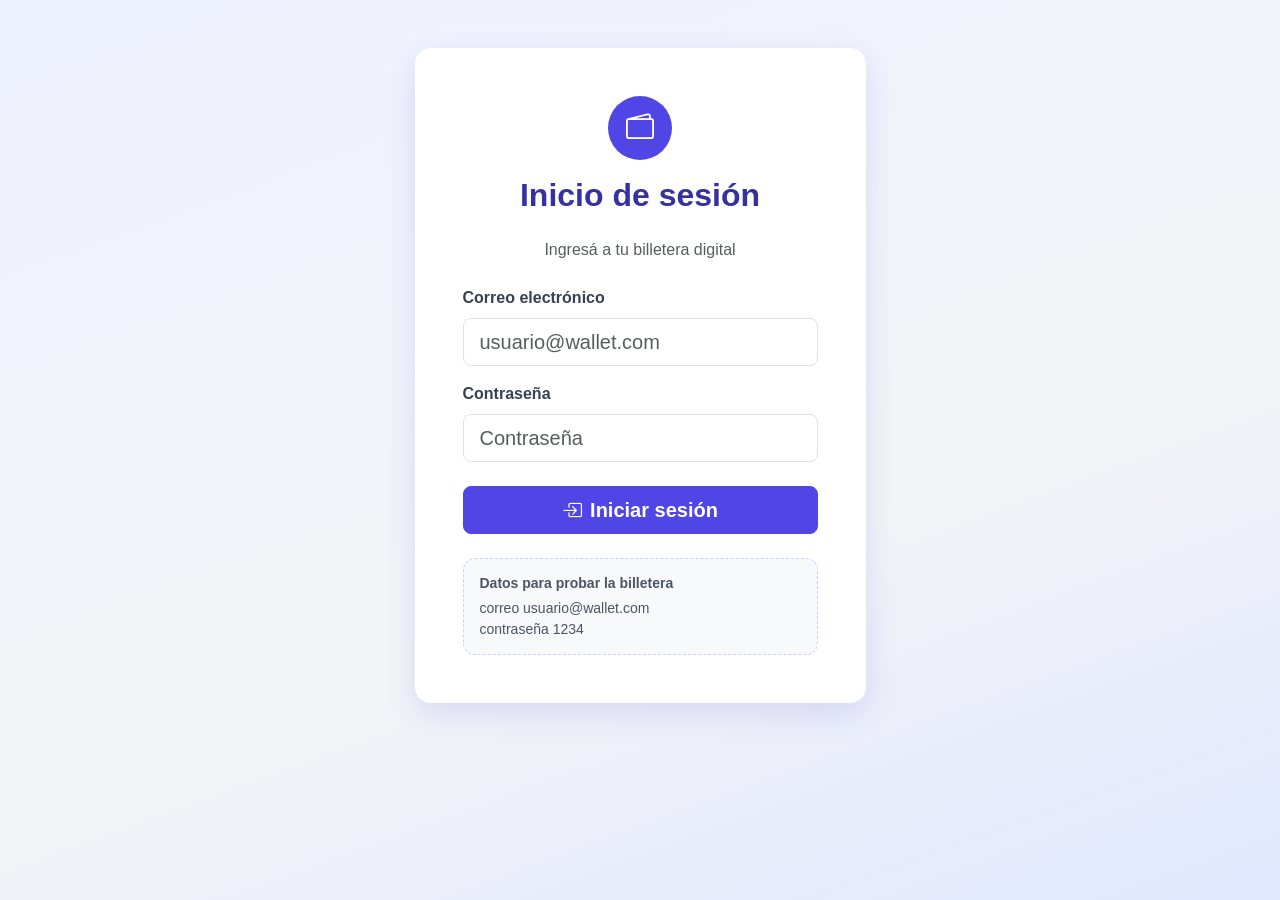
==== index.html @ 433cb485 "Agrega pagina de inicio de Alke Wallet" ====
<!DOCTYPE html>
<html lang="es">
<head>
    <meta charset="UTF-8">
    <meta name="viewport" content="width=device-width, initial-scale=1.0">
    <title>Alke Wallet</title>

    <meta http-equiv="refresh" content="0; url=login.html">
</head>

<body>
    <p>Ingresando a Alke Wallet...</p>

    <p>
        Si no eres redirigido automáticamente
        <a href="login.html">haz clic aquí</a>
    </p>
</body>
</html>
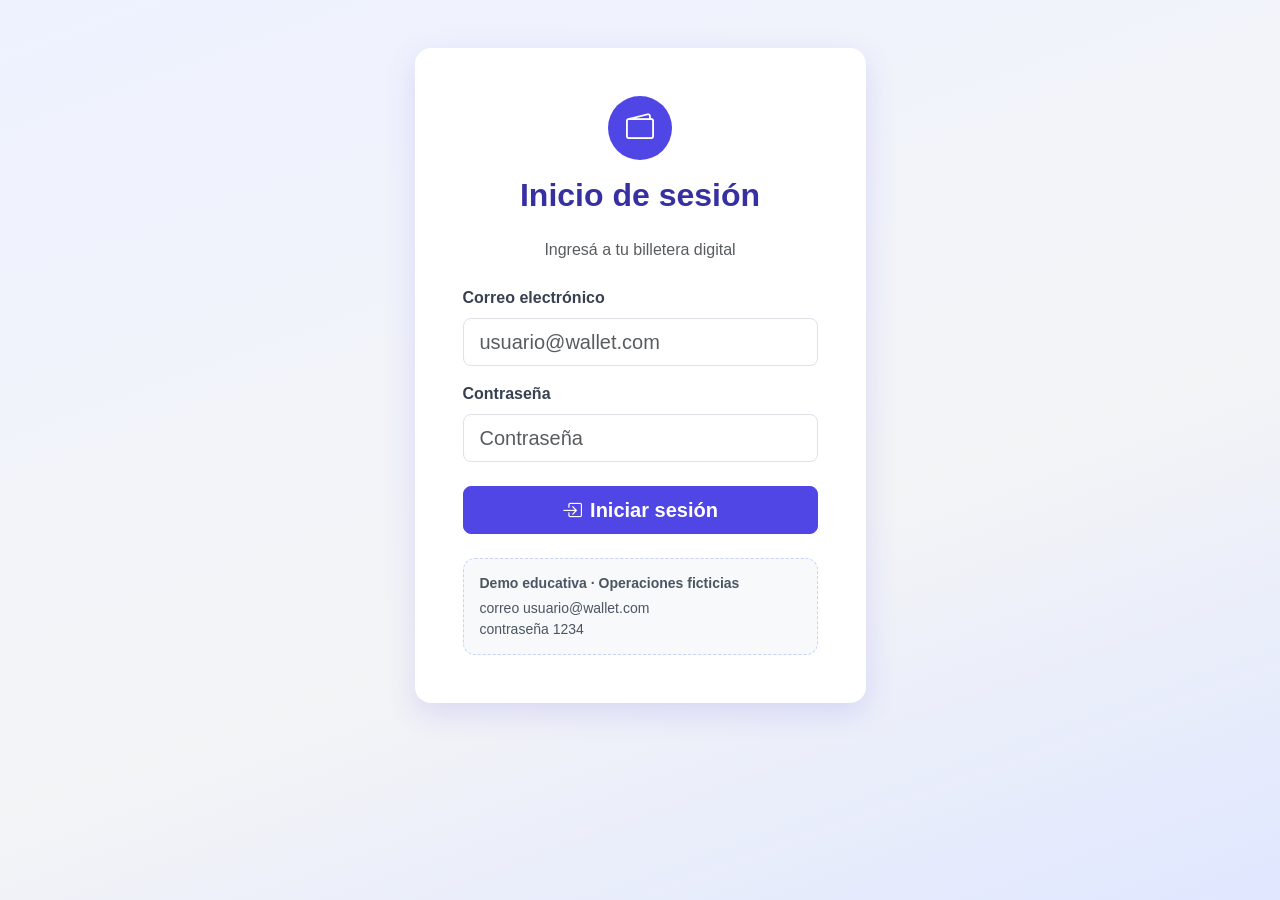
==== commit 88643775: "style: mejora accesibilidad contraste y visualizacion movil" ====
--- a/index.html
+++ b/index.html
@@ -9,6 +9,8 @@
 </head>
 
 <body>
+  <noscript><p class="alert alert-warning">Alke Wallet necesita JavaScript para funcionar. Activá JavaScript y recargá la página.</p></noscript>
+    <h1>Alke Wallet</h1>
     <p>Ingresando a Alke Wallet...</p>
 
     <p>
